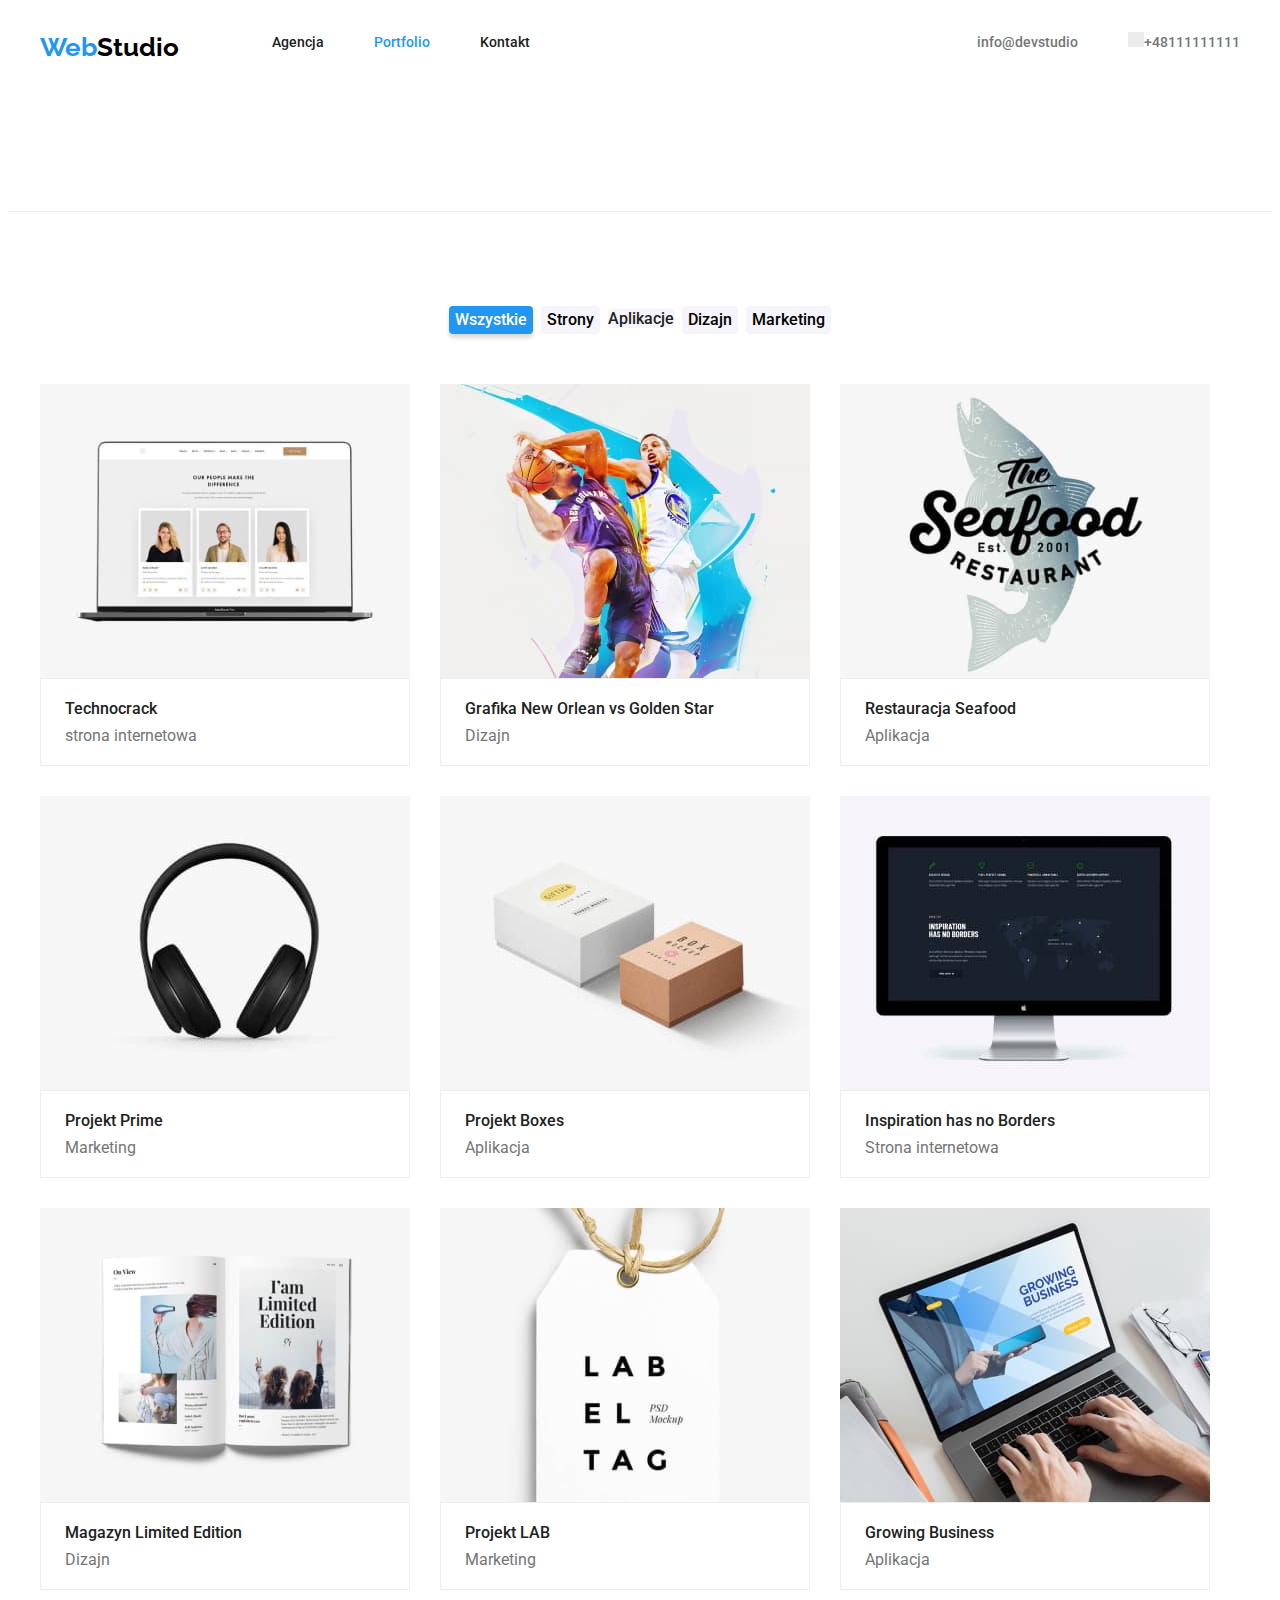
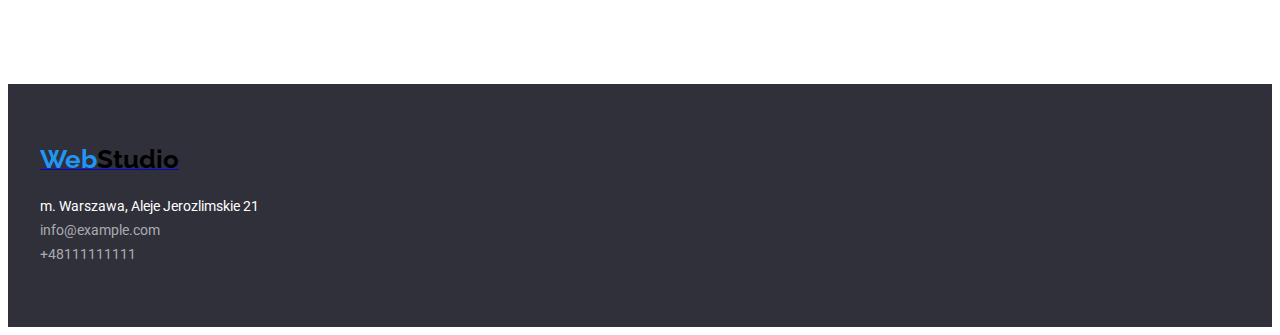
==== portfolio.html @ bee50327 "zmiany pliku svg" ====
<!DOCTYPE html>
<html lang="pl">

<head>
    <meta charset="UTF-8" />
    <meta http-equiv="X-UA-Compatible" content="IE=edge" />
    <meta name="viewport" content="width=device-width, initial-scale=1.0" />
    <link href="./CSS/styles.css" rel="stylesheet" />
    <link rel="preconnect" href="https://fonts.googleapis.com">
    <link rel="preconnect" href="https://fonts.gstatic.com" crossorigin>
    <link
        href="https://fonts.googleapis.com/css2?family=Raleway:wght@700&family=Roboto:wght@400;500;700;900&display=swap"
        rel="stylesheet">

    <title>Document</title>
</head>

<body>
    <header class="page-header">
        <div class="container flex-row">
            <a href="./index.html" class="logo">
                <span class="bluelogo">Web</span>Studio</a>
            <nav class="adddress-header">
                <ul class="nav-links">
                    <li class="nav-link">
                        <a href="./index.html" class="bluelink">Agencja</a>
                    </li>
                    <li class="nav-link">
                        <a href="portfolio.html" class="bluelink-active">Portfolio</a>
                    </li>
                    <li class="nav-link">
                        <a href="#adress" class="bluelink">Kontakt</a>
                    </li>
                </ul>
            </nav>
            <ul class="address-heading">
                <li>
                    <div class="icon-addres">
                        <svg class="icon-envelope" fill="black">
                            <use width="16px" height="12" href="./images/icons.svg#icon-envelope"></use>
                        </svg>
                    </div>
                </li>
                <li class="address-link">
                    <a href="mailto:info@devstudio.com" class="header-address">info@devstudio</a>
                </li>
                <li>
                    <div class="icon-telephone"><svg class="icon-telephone">
                            <use width="16" height="12" href="./images/icons.svg#icon-telephone"></use>
                        </svg></div>
                </li>
                <li>
                    <a href="tel:+48111111111" class="header-address">+48111111111</a>
                </li>
            </ul>
        </div>
    </header>
    <main>
        <section class="section portfolio">
            <div class="container">
                <ul class="buttons-portfolio">
                    <li>
                        <button type="button" class="button button-active-portfolio">Wszystkie</button>
                    </li>
                    <li>
                        <button type="button" class="button">Strony</button>
                    </li>
                    <li>
                        <bbutton type="button" class="button">Aplikacje</button>
                    </li>
                    <li>
                        <button type="button" class="button">Dizajn</button>
                    </li>
                    <li>
                        <button type="button" class="button">Marketing</button>
                    </li>
                </ul>
                <ul class="portfolio-elements">
                    <li class="portfolio-element">
                        <img src="images/technocrack.jpg" width="370px" height="294px">
                        <ul class="portfolio-projects-describe">
                            <li class="project-title">Technocrack</li>
                            <li class="project-type">strona internetowa</li>
                        </ul>
                    </li>
                    <li class="portfolio-element">
                        <img src="images/basketball.jpg" width="370px" height="294px">
                        <ul class="portfolio-projects-describe">
                            <li class="project-title">Grafika New Orlean vs Golden Star</li>
                            <li class="project-type">Dizajn</li>
                        </ul>
                    </li>
                    <li class="portfolio-element">
                        <img src="images/seafood.jpg" width="370px" height="294px">
                        <ul class="portfolio-projects-describe">
                            <li class="project-title">Restauracja Seafood</li>
                            <li class="project-type">Aplikacja</li>
                        </ul>
                    </li>
                    <li class="portfolio-element">
                        <img src="images/heaphones.jpg" width="370px" height="294px">
                        <ul class="portfolio-projects-describe">
                            <li class="project-title">Projekt Prime</li>
                            <li class="project-type">Marketing</lsi>
                        </ul>
                    </li>
                    <li class="portfolio-element">
                        <img src="images/boxes.jpg" width="370px" height="294px">
                        <ul class="portfolio-projects-describe">
                            <li class="project-title">Projekt Boxes</li>
                            <li class="project-type">Aplikacja</li>
                        </ul>
                    </li>
                    <li class="portfolio-element">
                        <img src="images/monitor.jpg" width="370px" height="294px">
                        <ul class="portfolio-projects-describe">
                            <li class="project-title">Inspiration has no Borders</li>
                            <li class="project-type">Strona internetowa</li>
                        </ul>
                    </li>
                    <li class="portfolio-element">
                        <img src="images/book.jpg" width="370px" height="294px">
                        <ul class="portfolio-projects-describe">
                            <li class="project-title">Magazyn Limited Edition</li>
                            <li class="project-type">Dizajn</li>
                        </ul>
                    </li>
                    <li class="portfolio-element">
                        <img src="images/label.jpg" width="370px" height="294px">
                        <ul class="portfolio-projects-describe">
                            <li class="project-title">Projekt LAB</li>
                            <li class="project-type">Marketing</li>
                        </ul>
                    </li>
                    <li class="portfolio-element">
                        <img src="images/laptop.jpg" width="370px" height="294px">
                        <ul class="portfolio-projects-describe">
                            <li class="project-title">Growing Business</li>
                            <li class="project-type">Aplikacja</li>
                        </ul>
                    </li>
                </ul>
            </div>
        </section>
    </main>

    <footer class="footer">
        <div class="container-footer">
            <a href="./index.html"><span class="logo wfitelogo"><span class="bluelogo">Web</span>Studio</a>
            <address class="footer-address" id="address">
                <p>m. Warszawa, Aleje Jerozlimskie 21</p>
                <ul class="footer-contact">
                    <li>
                        <a href="mailto:info@example.com" class="link">info@example.com</a>
                    </li>
                    <li>
                        <a href="tel:=48111111111" class="link">+48111111111</a>
                    </li>
                </ul>
            </address>
        </div>
    </footer>
</body>

</html>
---- CSS/styles.css ----
:root {
  --white: #ffffff;
  --black: #000000;
  --blue: #2196f3;
  --dark: #212121;
  --darkfooter: #2f303a;
  --grey: #f5f4fa;
  --darkgrey: #757575;
  --whitetrans: #ffffff99;
}

body {
  font-family: "Roboto", "Verdana", "Tahoma", sans-serif;
  font-style: normal;
  color: var(--dark);
  align-items: center;
}
h1,
h2,
h3,
h4,
h5,
h6,
p,
ul {
  list-style: none;
  padding: 0;
  margin: 0;
}
ul,
p {
  display: flex;
}
img {
  display: block;
}
.item-block .container {
  width: 100%;
  max-width: 1200px;
  padding: 0 15px;
  margin: 0 auto;
}
.flex-row {
  flex-direction: row;
  display: flex;
}
.container {
  width: 1200px;
  margin: auto;
  padding-left: 15px;
  padding-right: 15px;
}
.container-footer {
  width: 100%;
  max-width: 1200px;
  padding: 60px 15px;
  margin: 0 auto;
}
.section {
  padding: 94px 0;
}
.page-header {
  display: flex;
  flex-direction: row;
  gap: 93px;
  padding: 24px 0 25px 0;
  align-items: center;
  border-bottom: 1px solid #ececec;
}

.nav-links {
  display: flex;
  flex-direction: row;
  gap: 50px;
  padding-left: 93px;
}
.address-heading {
  margin-left: auto;
}
.address-link {
  padding-right: 50px;
}
.header-button {
  background-color: var(--darkfooter);
  text-align: center;
  width: 100%;
  padding: 200px 0;
  display: flex;
  gap: 30px;
  flex-direction: column;
  justify-content: center;
  align-items: center;
}
.header-text {
  font-size: 44px;
  font-weight: 900;
  line-height: 1.36;
  color: var(--white);
  width: 700px;
}
.lorem {
  padding-bottom: 94px;
}
.lorem:not(:last-child) {
  padding-right: 30px;
}
.lorem-heading {
  font-weight: 700;
  font-size: 14px;
  line-height: 1.14;
  text-align: left;
  padding-bottom: 10px;
}
.lorem-paragraph {
  color: var(--darkgrey);
  font-size: 14px;
  line-height: 1.71;
}
.heading {
  font-weight: 700;
  font-size: 36px;
  line-height: 1.16;
  text-align: center;
  margin-bottom: 50px;
}

.photo-csz:not(:last-child) {
  padding-right: 30px;
}
.box {
  display: block;
  position: absolute;
  background-color: #f5f4fa;
  width: 250px;
  height: 120px;
  left: 215px;
  margin: 94px 30px 30px 215px;
}
.item-block {
}
.team {
  background-color: var(--grey);
}
.team-section {
  display: flex;
  direction: row;
  gap: 30px;
}
.team-figure {
  margin: 0;
}
.team-card {
  background-color: var(--white);
  box-shadow: 0px 1px 3px rgba(0, 0, 0, 0.12), 0px 1px 1px rgba(0, 0, 0, 0.14),
    0px 2px 1px rgba(0, 0, 0, 0.2);
  border-radius: 0px 0px 4px 4px;
}
.team-card-describe {
  display: flex;
  flex-direction: column;
  align-items: center;
}
.team-name {
  font-weight: 500;
  font-size: 16px;
  line-height: 1.18;
  padding: 30px 0 10px;
}
.team-position {
  color: var(--darkgrey);
  font-size: 16px;
  line-height: 1.18;
  padding-bottom: 30px;
}

.logo {
  font-family: "Raleway", sans-serif;
  font-weight: 700;
  text-decoration: none;
  color: var(--black);
  line-height: 1.19;
  font-size: 26px;
}

.bluelogo {
  color: var(--blue);
}
.whitelogo {
  color: var(--white);
}

.bluelink,
.bluelink-active {
  font-weight: 500;
  font-size: 14px;
  line-height: 1.14;
  text-decoration: none;
}
.bluelink {
  color: var(--dark);
}
.bluelink:visited {
  color: var(--dark);
}
.bluelink-active {
  color: var(--blue);
}
.header-address {
  color: var(--darkgrey);
  font-style: normal;
  font-size: 14px;
  line-height: 1.14;

  text-decoration: none;
  font-weight: 500;
}
.bluelink:hover,
.bluelink:focus,
.header-address:hover,
.header-address:focus,
.link:hover,
.link:focus {
  color: var(--blue);
  text-decoration: none;
}

.button {
  background-color: var(--grey);
  font-family: "Roboto", "Verdana", "Tahoma", sans-serif;
  font-size: 16px;
  line-height: 1.62;
  cursor: pointer;
  font-weight: 500;
  border-radius: 4px;
  border: 0px;
}

.button-active {
  background-color: var(--blue);
  font-family: "Roboto", "Verdana", "Tahoma", sans-serif;
  color: var(--white);
  cursor: pointer;
  font-weight: 500;
  font-size: 16px;
  line-height: 1.88;
  width: 200px;
  box-shadow: 0px 4px 4px rgba(0, 0, 0, 0.15);
  border-radius: 4px;
  border: 0px;
}
.button-active-portfolio {
  background-color: var(--blue);
  font-family: "Roboto", "Verdana", "Tahoma", sans-serif;
  color: var(--white);
  cursor: pointer;
  font-weight: 500;
  font-size: 16px;
  line-height: 1.62;
  box-shadow: 0px 4px 4px rgba(0, 0, 0, 0.15);
  border-radius: 4px;
}
.portfolio-elements {
  display: flex;
  flex-direction: row;
  flex-wrap: wrap;
  padding: 0;
  gap: 30px;
}

.portfolio-projects-describe {
  border: 1px solid #eeeeee;
  flex-basis: calc((100% - 60px) / 3);
}
.button:hover,
.button:focus {
  background-color: var(--blue);
  color: var(--white);
  cursor: pointer;
  font-weight: 500;
  font-size: 16px;
  line-height: 1.62;
}
.project-title {
  font-size: 16px;
  font-weight: 500;
  padding: 20px 24px 4px;
}
.project-type {
  color: var(--darkgrey);
  padding: 0 24px 20px;
}
.buttons-portfolio {
  display: flex;
  justify-content: center;
  gap: 8px;
  padding-bottom: 50px;
}
.portfolio-projects-describe {
  display: flex;
  flex-direction: column;
  gap: 4px;
}
.footer {
  background-color: var(--darkfooter);
}
.footer-address,
.footer-address p {
  text-decoration: none;
  font-style: normal;
  color: var(--white);
  font-size: 14px;
  line-height: 1.71;
}
.footer-address {
  padding-top: 20px;
}
.footer-address li,
.link {
  text-decoration: none;
  color: var(--whitetrans);
}
.footer-contact {
  display: flex;
  flex-direction: column;
}

.description-icon-box {
  background-color: var(--color-silver);
  height: 120px;
  width: 270px;
  border-radius: 4px;
  margin-bottom: 30px;
  display: flex;
  justify-content: center;
  align-items: center;
}
.icon-addres {
  --color1: red;
}

.icon-telephone {
  fill: #000000;
  background-color: #ececec;
  width: 16px;
  height: 12px;
}
.clients-title {
  display: flex;
  justify-content: center;
  align-items: center;
}
.icon {
  width: 20px;
  height: 16px;
  top: 12px;
}
.icon-clients {
  width: 106px;
  height: 60px;
}

.header-button {
  background-color: rgba(47, 48, 58, 0.4);
  background-image: linear-gradient(
    0deg,
    rgba(44, 44, 44, 0.7) 0%,
    rgba(44, 44, 44, 0.2) 35%,
    rgba(44, 44, 44, 0.2) 65%,
    rgba(44, 44, 44, 0.2) 65%,
    rgba(44, 44, 44, 0.7) 100%
  );
  background-image: url(../images/group.jpg);
}
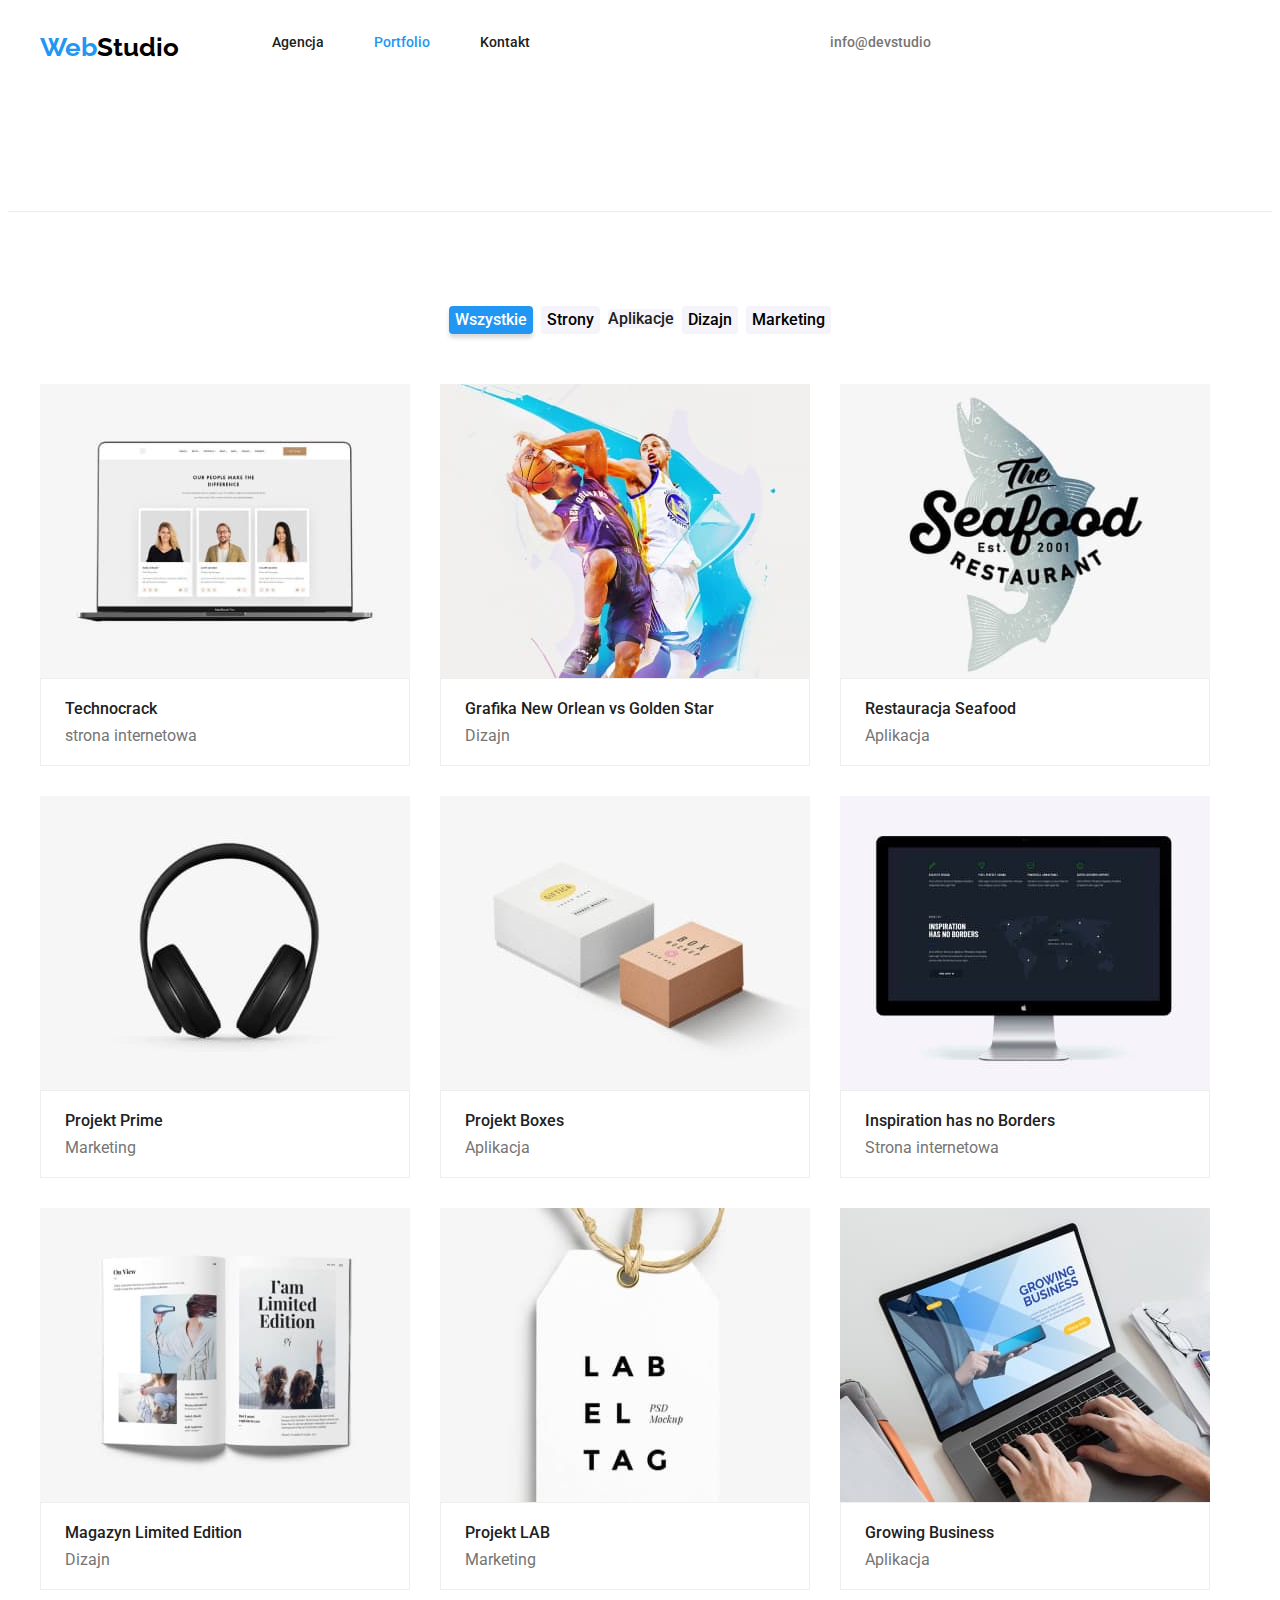
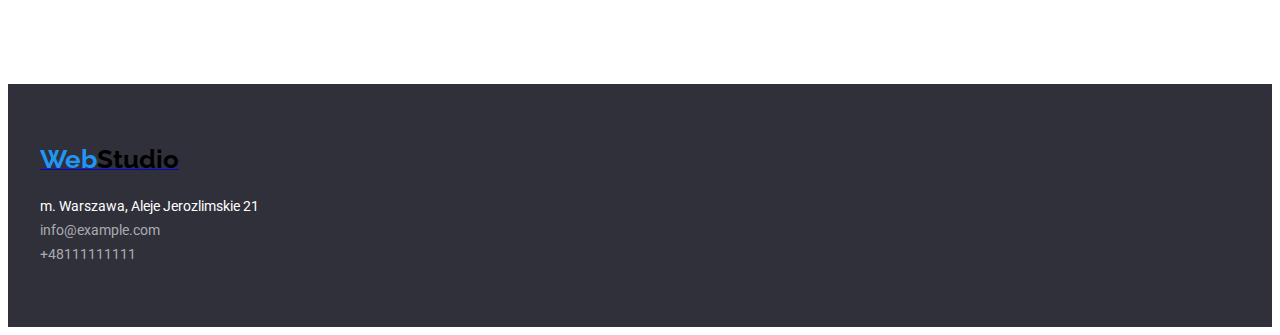
==== commit e1b6615e: "svg" ====
--- a/portfolio.html
+++ b/portfolio.html
@@ -37,7 +37,7 @@
                 <li>
                     <div class="icon-addres">
                         <svg class="icon-envelope" fill="black">
-                            <use width="16px" height="12" href="./images/icons.svg#icon-envelope"></use>
+                            <use width="16px" height="12" y=2 href="./images/icons.svg\icon-envelope"></use>
                         </svg>
                     </div>
                 </li>
--- a/CSS/styles.css
+++ b/CSS/styles.css
@@ -338,12 +338,6 @@
   --color1: red;
 }
 
-.icon-telephone {
-  fill: #000000;
-  background-color: #ececec;
-  width: 16px;
-  height: 12px;
-}
 .clients-title {
   display: flex;
   justify-content: center;
@@ -353,6 +347,7 @@
   width: 20px;
   height: 16px;
   top: 12px;
+  color: #afb1b8;
 }
 .icon-clients {
   width: 106px;
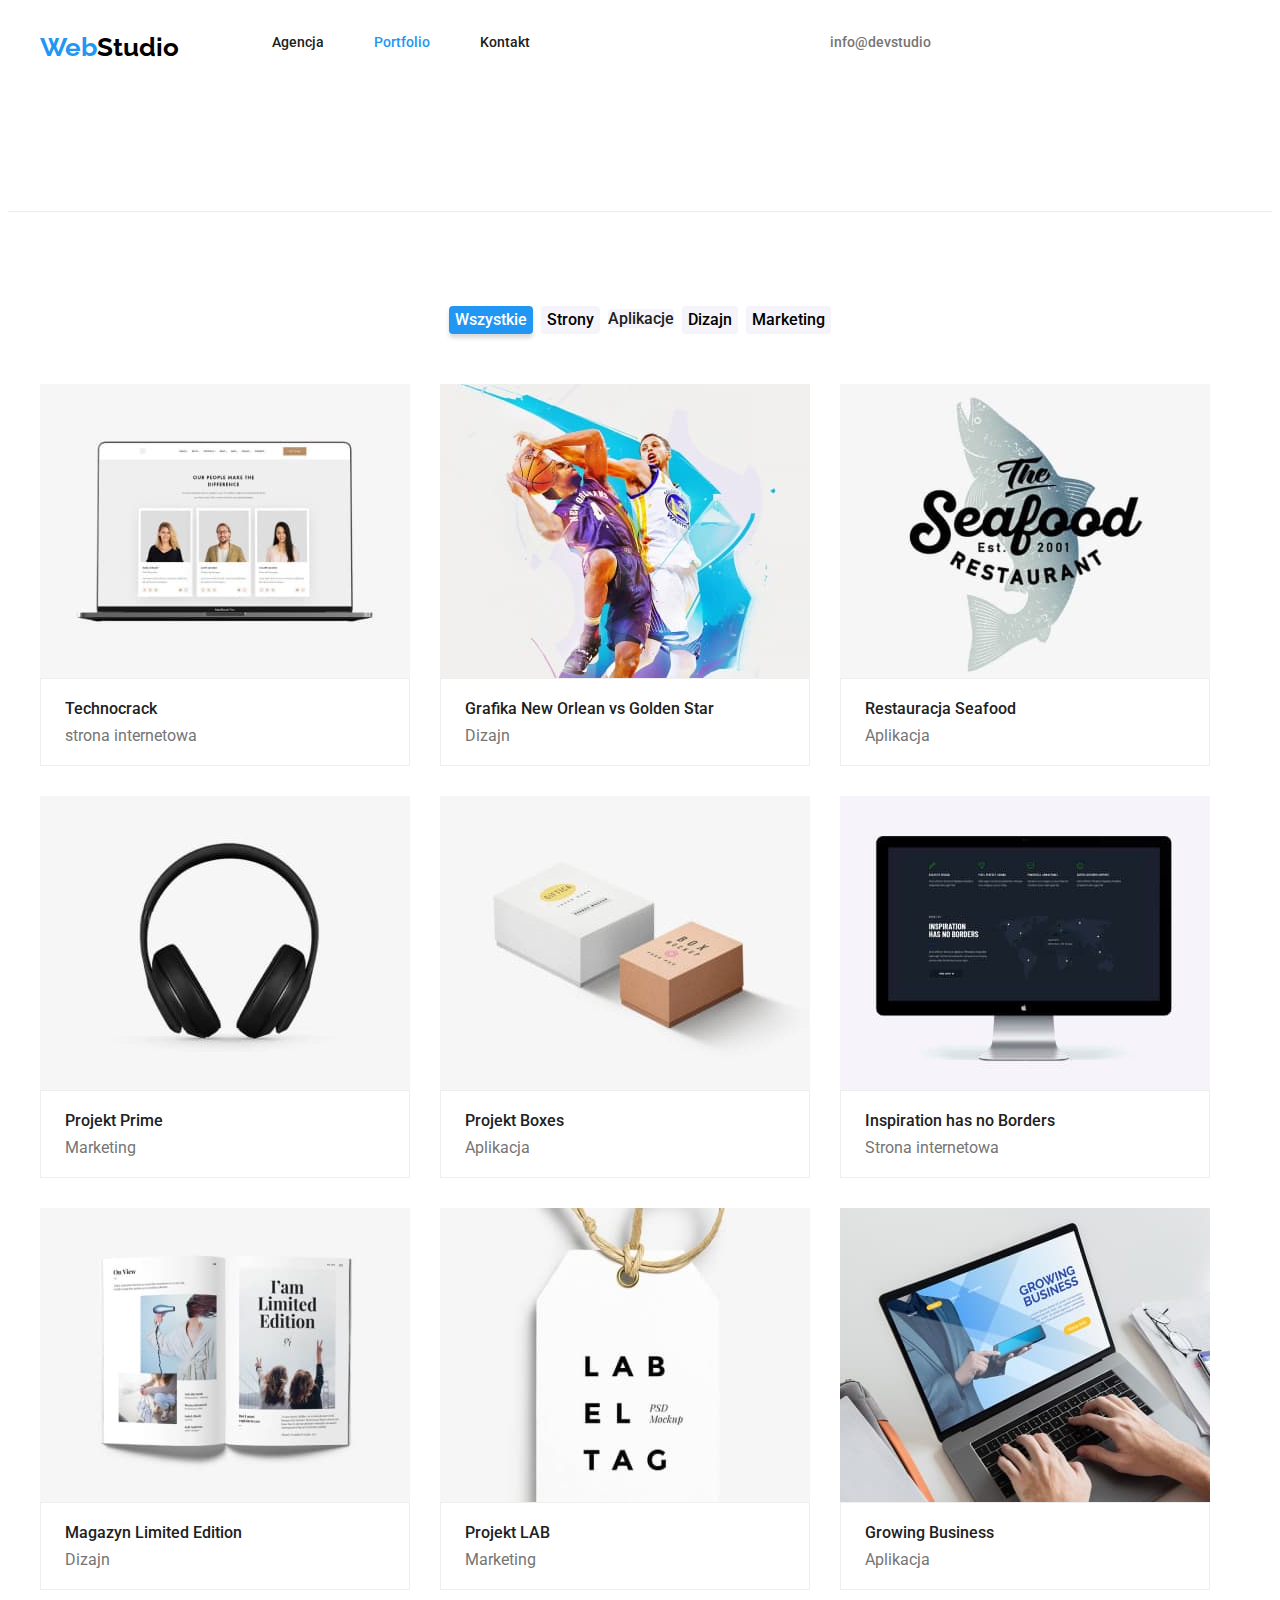
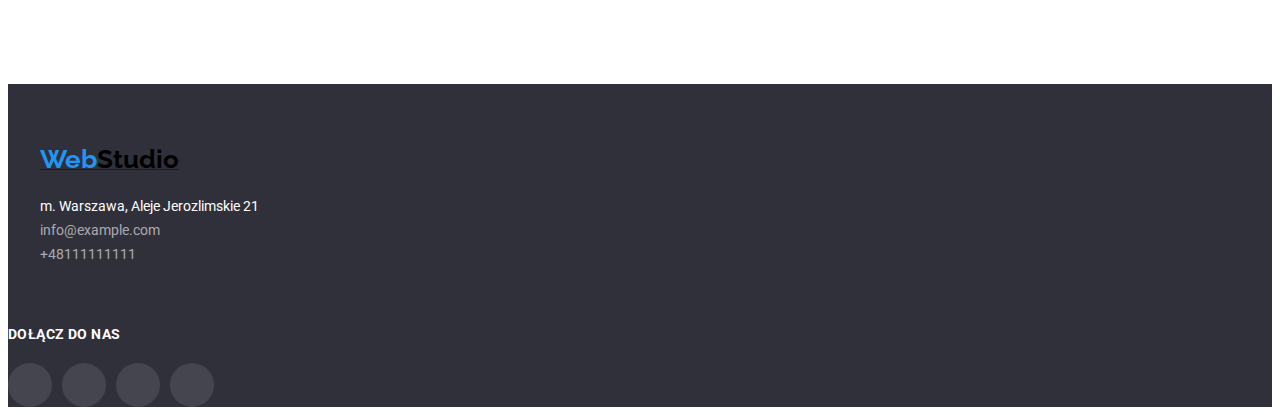
==== commit 6694baee: "zmiany" ====
--- a/portfolio.html
+++ b/portfolio.html
@@ -159,6 +159,32 @@
                 </ul>
             </address>
         </div>
+        <div class="footer-socials">
+            <h5 class="socials-headline-footer">Dołącz do nas</h5>
+            <ul class="footer-socials-list">
+                <li><svg class="icons-footer">
+                        <use fill="#FFFFFF" x="12" y="12" height="20px" width="20px"
+                            href="./images/icons.svg#icon-instagram">
+                        </use>
+                    </svg></li>
+                <li><svg class="icons-footer">
+                        <use fill="#FFFFFF" x="12" y="12" height="20px" width="20px"
+                            href="./images/icons.svg#icon-twitter"></use>
+                    </svg></li>
+                <li><svg class="icons-footer">
+                        <use fill="#FFFFFF" x="12" y="12" height="20px" width="20px"
+                            href="./images/icons.svg#icon-facebook">
+                        </use>
+                    </svg></li>
+                <li><svg class="icons-footer">
+                        <use fill="#FFFFFF" x="12" y="12" height="20px" width="20px"
+                            href="./images/icons.svg#icon-linkedin">
+                        </use>
+                    </svg></li>
+            </ul>
+        </div>
+
+
     </footer>
 </body>
 
--- a/CSS/styles.css
+++ b/CSS/styles.css
@@ -334,14 +334,35 @@
   justify-content: center;
   align-items: center;
 }
+
+.icon-envelope {
+  fill: #afb1b8;
+}
 .icon-addres {
-  --color1: red;
+  fill: #afb1b8;
+}
+.clients {
+  margin: 50px 15px 94 auto;
+  border: 1px solid #afb1b8;
+  border-radius: 4px;
+  fill: #afb1b8;
+  transition: fill 250ms cubic-bezier(0.4, 0, 0.2, 1),
+    border 250ms cubic-bezier(0.4, 0, 0.2, 1);
+}
+.clients-section {
+  display: flex;
+  justify-self: center;
+  flex-wrap: wrap;
 }
 
 .clients-title {
   display: flex;
   justify-content: center;
   align-items: center;
+}
+.client-box {
+  margin: 50px 15px 94px;
+  justify-content: center;
 }
 .icon {
   width: 20px;
@@ -349,11 +370,85 @@
   top: 12px;
   color: #afb1b8;
 }
+.icons-desinger {
+  border: solid 0px;
+  border-radius: 50%;
+  height: 44px;
+  width: 44px;
+  radius: 50%;
+  background-color: none;
+  fill: #afb1b8;
+  display: flex;
+  justify-content: center;
+  align-items: center;
+  margin-top: 16px;
+  fill: #afb1b8;
+}
+.icons-desinger:hover,
+.icons-desinger:focus {
+  background-color: #2196f3;
+  fill: white;
+}
 .icon-clients {
-  width: 106px;
-  height: 60px;
-}
-
+  border: 1px solid #afb1b8;
+  border-radius: 4px;
+  fill: #afb1b8;
+  transition: fill 250ms cubic-bezier(0.4, 0, 0.2, 1),
+    border 250ms cubic-bezier(0.4, 0, 0.2, 1);
+}
+.icon-clients:hover,
+.icon-clients:focus {
+  background-color: #2196f3;
+  fill: white;
+}
+.container-clients {
+  justify-content: center;
+}
+.footer-container {
+  display: flex;
+  gap: 70px;
+  align-items: baseline;
+}
+.footer-socials {
+  width: 206px;
+  height: 80px;
+  margin-right: 860px;
+}
+.socials-headline-footer {
+  width: 113px;
+  height: 16px;
+  font-family: "Roboto";
+  font-style: normal;
+  font-weight: 700;
+  font-size: 14px;
+  line-height: 1.14;
+  letter-spacing: 0.03em;
+  text-transform: uppercase;
+  color: #ffffff;
+  margin-bottom: 20px;
+}
+.footer-socials-list {
+  display: flex;
+  justify-content: space-between;
+  width: 206px;
+}
+.icons-footer {
+  fill: white;
+  display: flex;
+  justify-content: center;
+  align-items: center;
+  border-radius: 50%;
+  width: 44px;
+  height: 44px;
+  fill: var(--button-text-color);
+  background-color: rgba(255, 255, 255, 0.1);
+  transition: background-color 250ms cubic-bezier(0.4, 0, 0.2, 1);
+}
+.icons-footer:hover,
+.icons-footer:focus {
+  background-color: #2196f3;
+  fill: white;
+}
 .header-button {
   background-color: rgba(47, 48, 58, 0.4);
   background-image: linear-gradient(
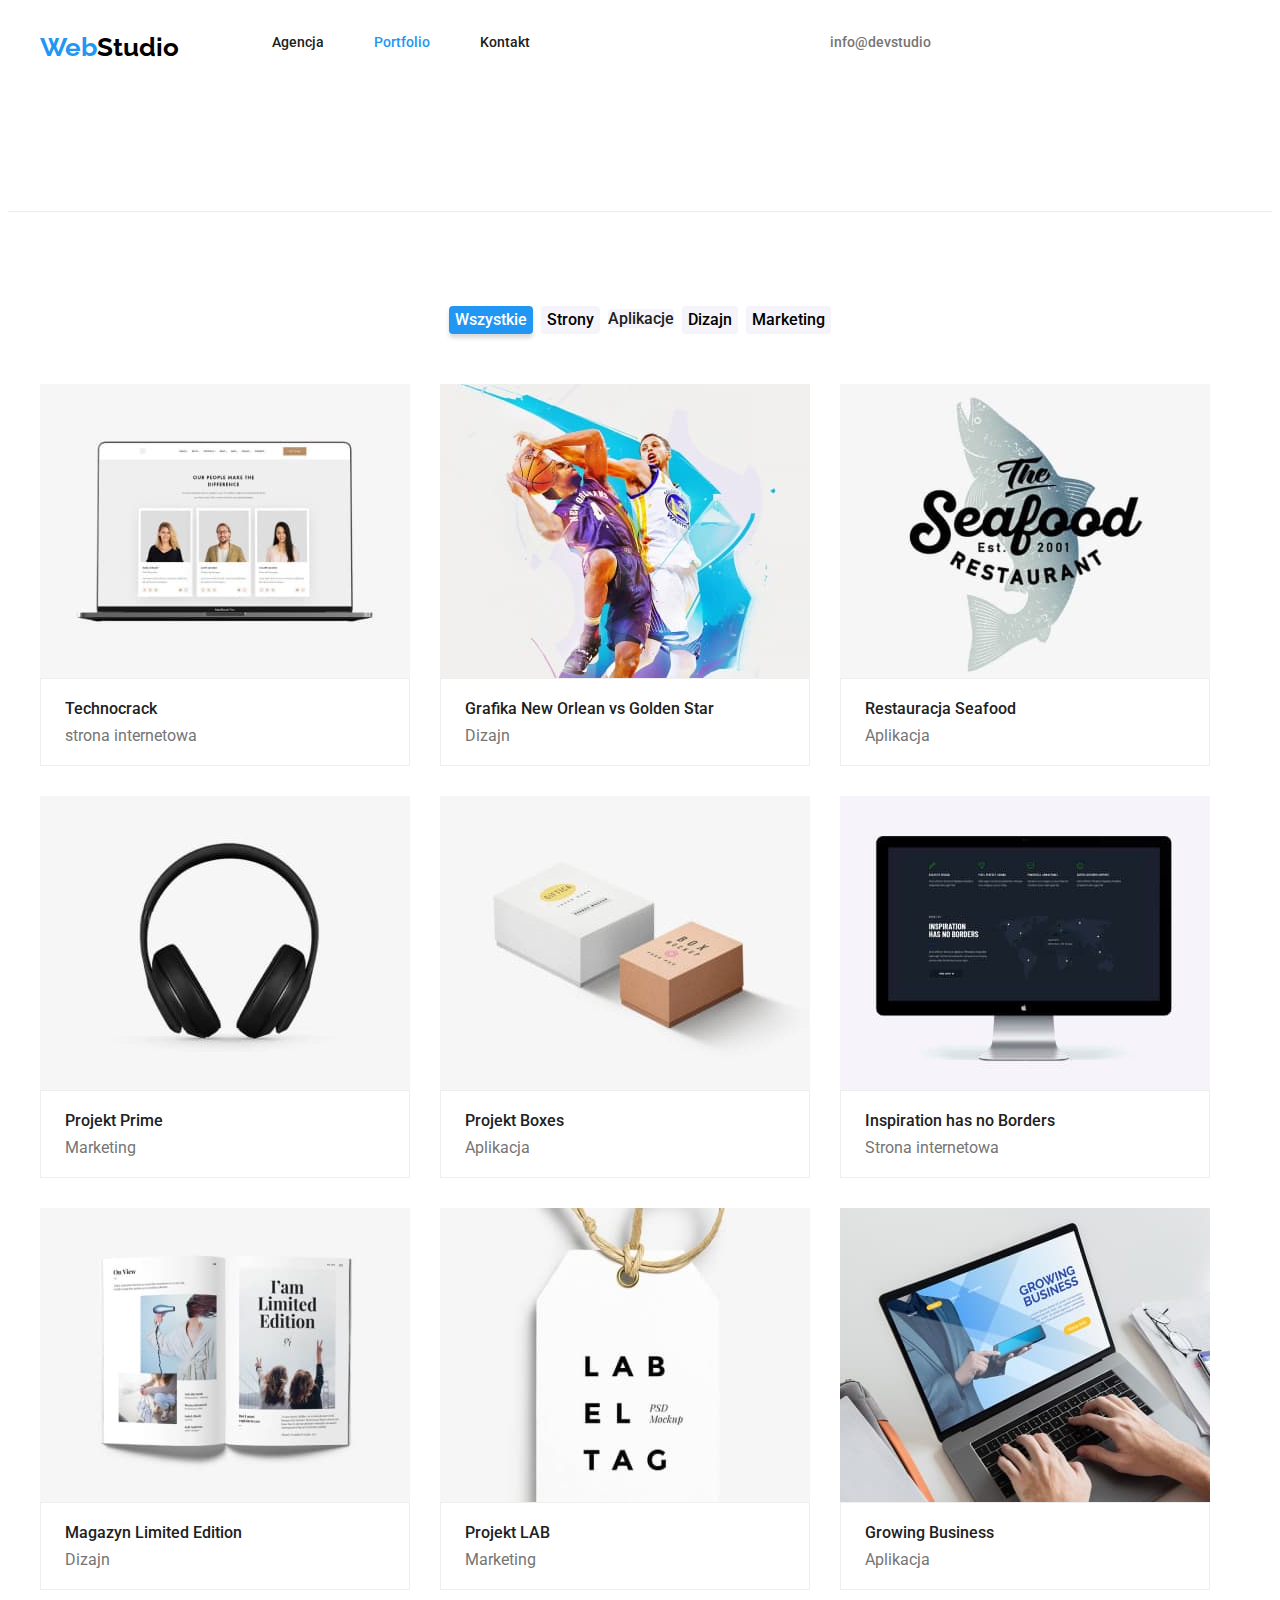
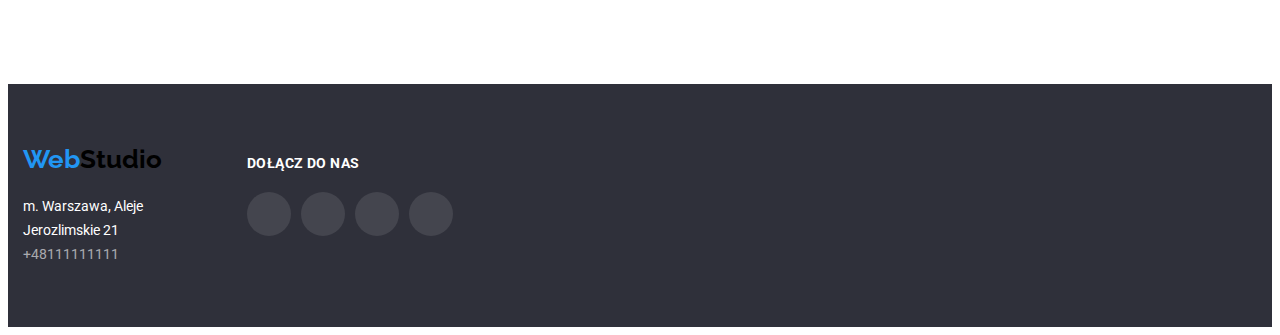
==== commit ceff39f6: "zmiany" ====
--- a/portfolio.html
+++ b/portfolio.html
@@ -145,46 +145,46 @@
     </main>
 
     <footer class="footer">
-        <div class="container-footer">
-            <a href="./index.html"><span class="logo wfitelogo"><span class="bluelogo">Web</span>Studio</a>
-            <address class="footer-address" id="address">
-                <p>m. Warszawa, Aleje Jerozlimskie 21</p>
-                <ul class="footer-contact">
-                    <li>
-                        <a href="mailto:info@example.com" class="link">info@example.com</a>
-                    </li>
-                    <li>
-                        <a href="tel:=48111111111" class="link">+48111111111</a>
-                    </li>
+        <div class="footer-container">
+            <div class="container-footer">
+                <a href="./index.html" class="logo wfitelogo"><span class="bluelogo">Web</span>Studio</a>
+                <address class="footer-address" id="address">
+                    <p>m. Warszawa, Aleje Jerozlimskie 21</p>
+                    <ul class="footer-contact">
+                        <li>
+                            <a href="mailto:info@example.com" class="link"></a>
+                        </li>
+                        <li>
+                            <a href="tel:+48111111111" class="link">+48111111111</a>
+                        </li>
+                    </ul>
+                </address>
+            </div>
+            <div class="footer-socials">
+                <h5 class="socials-headline-footer">Dołącz do nas</h5>
+                <ul class="footer-socials-list">
+                    <li><svg class="icons-footer">
+                            <use fill="#FFFFFF" x="12" y="12" height="20px" width="20px"
+                                href="./images/icons.svg#icon-instagram">
+                            </use>
+                        </svg></li>
+                    <li><svg class="icons-footer">
+                            <use fill="#FFFFFF" x="12" y="12" height="20px" width="20px"
+                                href="./images/icons.svg#icon-twitter"></use>
+                        </svg></li>
+                    <li><svg class="icons-footer">
+                            <use fill="#FFFFFF" x="12" y="12" height="20px" width="20px"
+                                href="./images/icons.svg#icon-facebook">
+                            </use>
+                        </svg></li>
+                    <li><svg class="icons-footer">
+                            <use fill="#FFFFFF" x="12" y="12" height="20px" width="20px"
+                                href="./images/icons.svg#icon-linkedin">
+                            </use>
+                        </svg></li>
                 </ul>
-            </address>
+            </div>
         </div>
-        <div class="footer-socials">
-            <h5 class="socials-headline-footer">Dołącz do nas</h5>
-            <ul class="footer-socials-list">
-                <li><svg class="icons-footer">
-                        <use fill="#FFFFFF" x="12" y="12" height="20px" width="20px"
-                            href="./images/icons.svg#icon-instagram">
-                        </use>
-                    </svg></li>
-                <li><svg class="icons-footer">
-                        <use fill="#FFFFFF" x="12" y="12" height="20px" width="20px"
-                            href="./images/icons.svg#icon-twitter"></use>
-                    </svg></li>
-                <li><svg class="icons-footer">
-                        <use fill="#FFFFFF" x="12" y="12" height="20px" width="20px"
-                            href="./images/icons.svg#icon-facebook">
-                        </use>
-                    </svg></li>
-                <li><svg class="icons-footer">
-                        <use fill="#FFFFFF" x="12" y="12" height="20px" width="20px"
-                            href="./images/icons.svg#icon-linkedin">
-                        </use>
-                    </svg></li>
-            </ul>
-        </div>
-
-
     </footer>
 </body>
 
--- a/CSS/styles.css
+++ b/CSS/styles.css
@@ -342,12 +342,13 @@
   fill: #afb1b8;
 }
 .clients {
-  margin: 50px 15px 94 auto;
-  border: 1px solid #afb1b8;
-  border-radius: 4px;
-  fill: #afb1b8;
-  transition: fill 250ms cubic-bezier(0.4, 0, 0.2, 1),
-    border 250ms cubic-bezier(0.4, 0, 0.2, 1);
+  box-sizing: border-box;
+  list-style-type: none;
+  display: flex;
+  justify-content: center;
+  text-align: center;
+  gap: 30px;
+  padding-bottom: 94px;
 }
 .clients-section {
   display: flex;
@@ -360,10 +361,7 @@
   justify-content: center;
   align-items: center;
 }
-.client-box {
-  margin: 50px 15px 94px;
-  justify-content: center;
-}
+
 .icon {
   width: 20px;
   height: 16px;
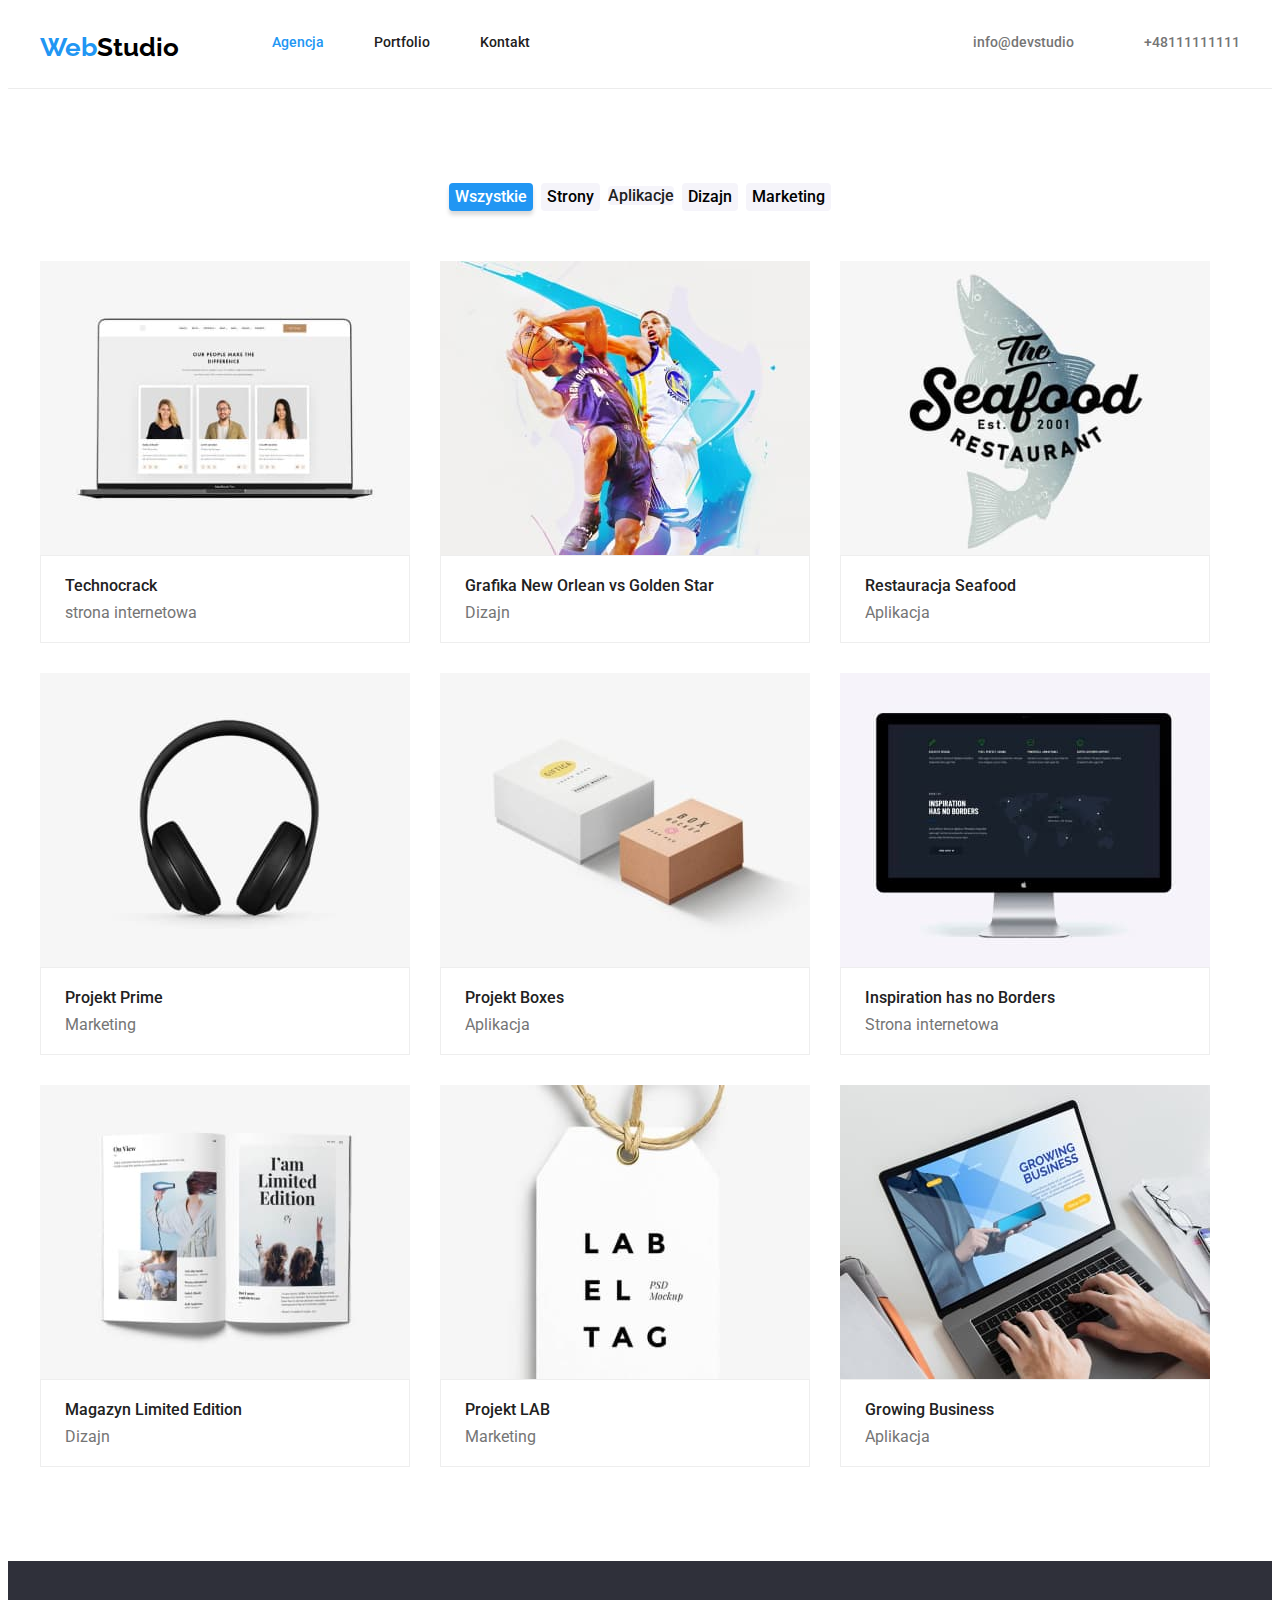
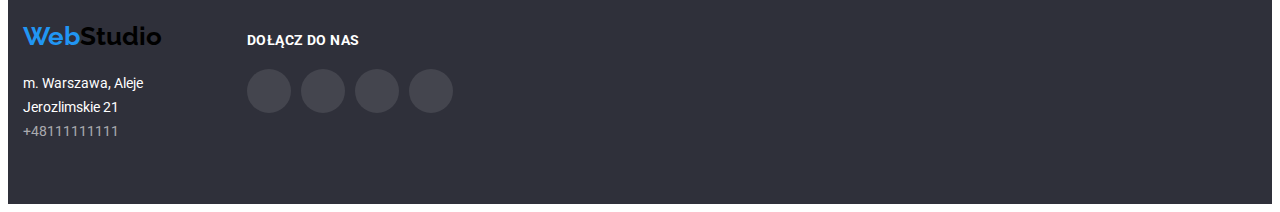
==== commit a6bd9e1c: "zmiany" ====
--- a/portfolio.html
+++ b/portfolio.html
@@ -18,15 +18,14 @@
 <body>
     <header class="page-header">
         <div class="container flex-row">
-            <a href="./index.html" class="logo">
-                <span class="bluelogo">Web</span>Studio</a>
+            <a href="./index.html" class="logo"><span class="bluelogo">Web</span>Studio</a>
             <nav class="adddress-header">
                 <ul class="nav-links">
                     <li class="nav-link">
-                        <a href="./index.html" class="bluelink">Agencja</a>
+                        <a href="./index.html" class="bluelink-active">Agencja</a>
                     </li>
                     <li class="nav-link">
-                        <a href="portfolio.html" class="bluelink-active">Portfolio</a>
+                        <a href="portfolio.html" class="bluelink">Portfolio</a>
                     </li>
                     <li class="nav-link">
                         <a href="#adress" class="bluelink">Kontakt</a>
@@ -36,8 +35,9 @@
             <ul class="address-heading">
                 <li>
                     <div class="icon-addres">
-                        <svg class="icon-envelope" fill="black">
-                            <use width="16px" height="12" y=2 href="./images/icons.svg\icon-envelope"></use>
+                        <svg class="icon-envelope icon" fill="black">
+                            <use fill="afb1b8" width="16" height="12" y="2" href="./images/icons.svg#icon-envelope">
+                            </use>
                         </svg>
                     </div>
                 </li>
@@ -45,9 +45,12 @@
                     <a href="mailto:info@devstudio.com" class="header-address">info@devstudio</a>
                 </li>
                 <li>
-                    <div class="icon-telephone"><svg class="icon-telephone">
-                            <use width="16" height="12" href="./images/icons.svg#icon-telephone"></use>
-                        </svg></div>
+                    <div class="icon-telephone">
+                        <svg class="icon-telephone icon">
+                            <use fill="afb1b8" width="16" height="12" y=2 href="./images/icons.svg#icon-telephone">
+                            </use>
+                        </svg>
+                    </div>
                 </li>
                 <li>
                     <a href="tel:+48111111111" class="header-address">+48111111111</a>
--- a/CSS/styles.css
+++ b/CSS/styles.css
@@ -346,7 +346,6 @@
   list-style-type: none;
   display: flex;
   justify-content: center;
-  text-align: center;
   gap: 30px;
   padding-bottom: 94px;
 }
@@ -361,7 +360,10 @@
   justify-content: center;
   align-items: center;
 }
-
+.client-box {
+  margin: 50px 15px 94px;
+  justify-content: center;
+}
 .icon {
   width: 20px;
   height: 16px;
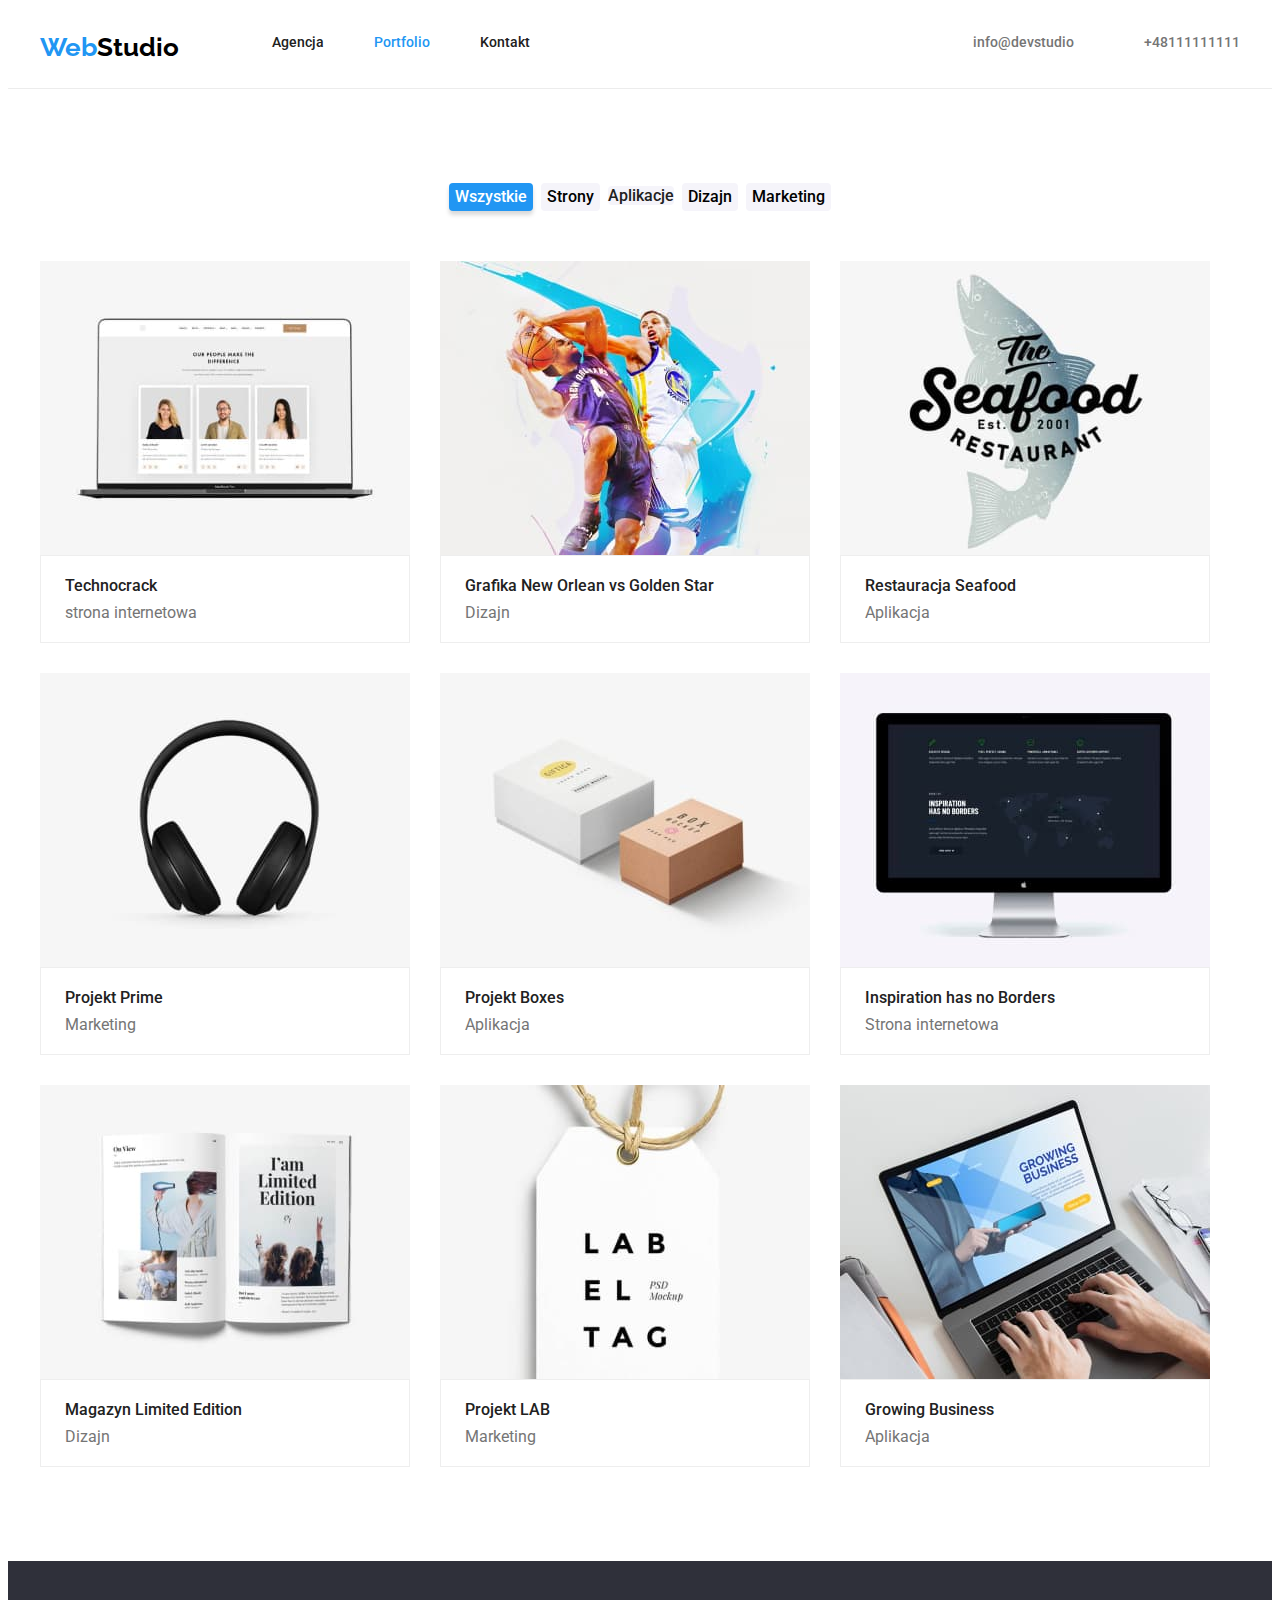
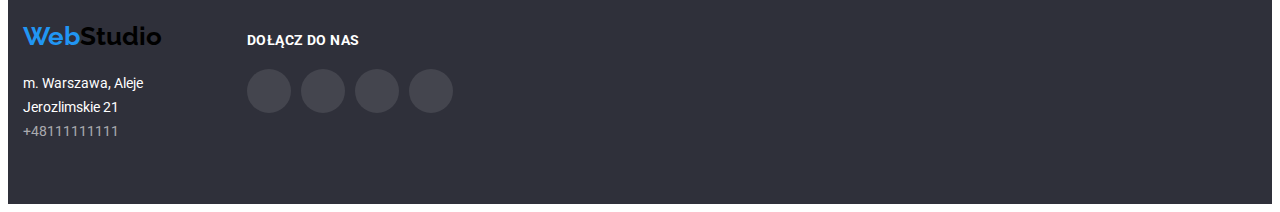
==== commit f40589ab: "ss" ====
--- a/portfolio.html
+++ b/portfolio.html
@@ -22,10 +22,10 @@
             <nav class="adddress-header">
                 <ul class="nav-links">
                     <li class="nav-link">
-                        <a href="./index.html" class="bluelink-active">Agencja</a>
+                        <a href="./index.html" class="bluelink">Agencja</a>
                     </li>
                     <li class="nav-link">
-                        <a href="portfolio.html" class="bluelink">Portfolio</a>
+                        <a href="portfolio.html" class="bluelink-active">Portfolio</a>
                     </li>
                     <li class="nav-link">
                         <a href="#adress" class="bluelink">Kontakt</a>
--- a/CSS/styles.css
+++ b/CSS/styles.css
@@ -100,10 +100,17 @@
 }
 .lorem {
   padding-bottom: 94px;
-}
-.lorem:not(:last-child) {
+  padding: 0px;
+  gap: 30px;
+}
+.lorem-element {
+  width: 25%;
+}
+
+/* .lorem:not(:last-child) {
   padding-right: 30px;
 }
+*/
 .lorem-heading {
   font-weight: 700;
   font-size: 14px;
@@ -112,6 +119,7 @@
   padding-bottom: 10px;
 }
 .lorem-paragraph {
+  margin-bottom: 94px;
   color: var(--darkgrey);
   font-size: 14px;
   line-height: 1.71;
@@ -121,11 +129,15 @@
   font-size: 36px;
   line-height: 1.16;
   text-align: center;
+  margin-top: 94px;
   margin-bottom: 50px;
 }
 
 .photo-csz:not(:last-child) {
   padding-right: 30px;
+}
+.Photo-czs {
+  width: 33.33%;
 }
 .box {
   display: block;
@@ -170,7 +182,7 @@
   color: var(--darkgrey);
   font-size: 16px;
   line-height: 1.18;
-  padding-bottom: 30px;
+  padding-bottom: 16px;
 }
 
 .logo {
@@ -342,33 +354,47 @@
   fill: #afb1b8;
 }
 .clients {
-  box-sizing: border-box;
+  display: flex;
+  list-style: none;
+  justify-content: center;
+  margin-right: 20px;
+  margin-left: 20px;
+  padding-top: 20px;
+  /*display: flex;
+  direction: row;
+  gap: 30px;
+  /*box-sizing: border-box;
   list-style-type: none;
   display: flex;
   justify-content: center;
   gap: 30px;
-  padding-bottom: 94px;
-}
-.clients-section {
-  display: flex;
-  justify-self: center;
-  flex-wrap: wrap;
+  margin-top: 94px;
+  padding-bottom: 94px;*/
+}
+.client-card {
+  margin-right: 30px;
+  margin-bottom: 94px;
+  display: flex;
+  justify-content: center;
+  gap: 30px;
 }
 
 .clients-title {
   display: flex;
   justify-content: center;
   align-items: center;
-}
-.client-box {
-  margin: 50px 15px 94px;
-  justify-content: center;
-}
+  margin-top: 94px;
+  margin-bottom: 50px;
+}
+
 .icon {
   width: 20px;
   height: 16px;
   top: 12px;
   color: #afb1b8;
+}
+.icons-element {
+  margin-bottom: 30px;
 }
 .icons-desinger {
   border: solid 0px;
@@ -381,7 +407,8 @@
   display: flex;
   justify-content: center;
   align-items: center;
-  margin-top: 16px;
+  /*margin-top: 16px;
+  margin-bottom: 30px;*/
   fill: #afb1b8;
 }
 .icons-desinger:hover,
@@ -390,12 +417,16 @@
   fill: white;
 }
 .icon-clients {
+  width: 170px;
+  height: 92px;
+  /*gap: 30px;*/
   border: 1px solid #afb1b8;
   border-radius: 4px;
   fill: #afb1b8;
   transition: fill 250ms cubic-bezier(0.4, 0, 0.2, 1),
     border 250ms cubic-bezier(0.4, 0, 0.2, 1);
 }
+
 .icon-clients:hover,
 .icon-clients:focus {
   background-color: #2196f3;
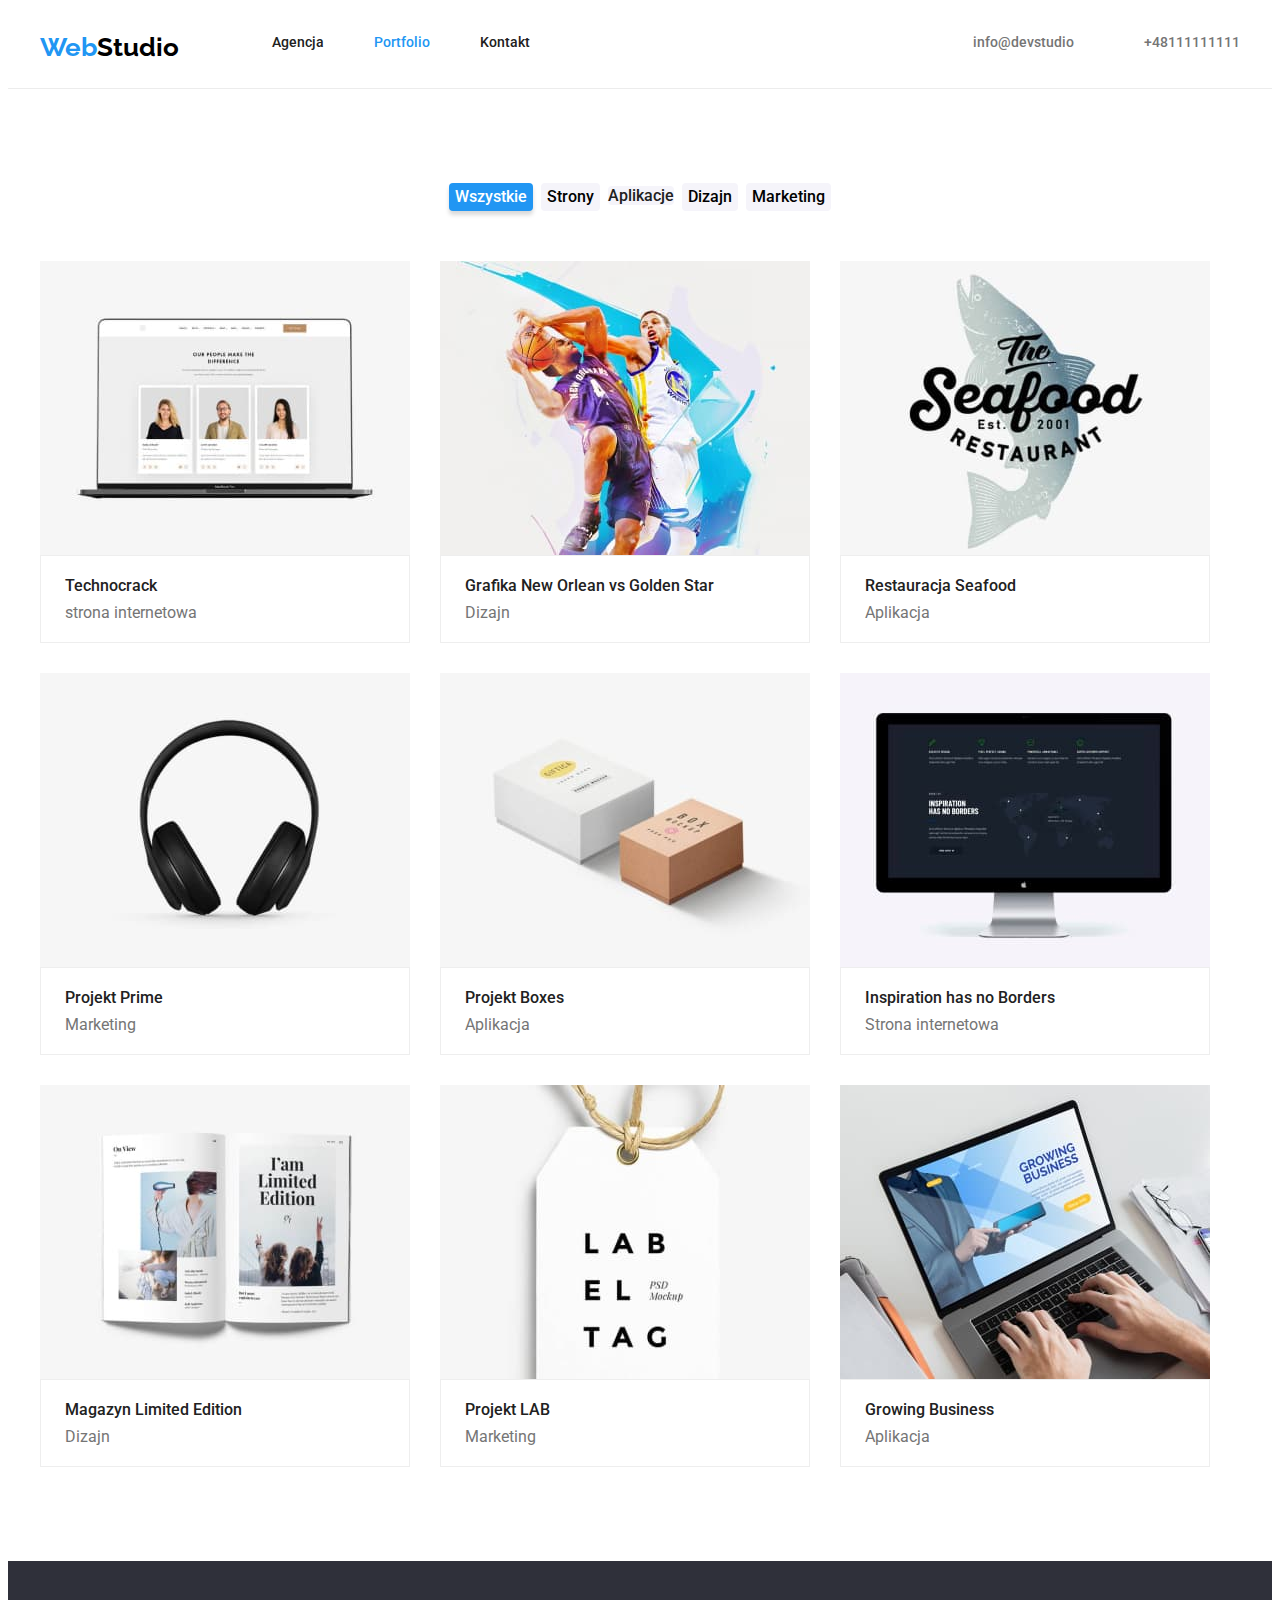
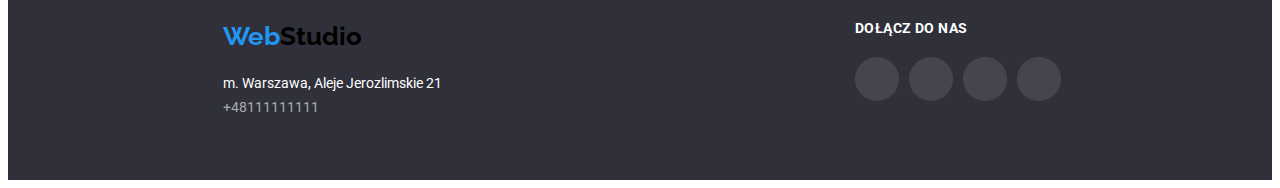
==== commit 7c34417a: "Update portfolio.html" ====
--- a/portfolio.html
+++ b/portfolio.html
@@ -148,45 +148,43 @@
     </main>
 
     <footer class="footer">
-        <div class="footer-container">
-            <div class="container-footer">
-                <a href="./index.html" class="logo wfitelogo"><span class="bluelogo">Web</span>Studio</a>
-                <address class="footer-address" id="address">
-                    <p>m. Warszawa, Aleje Jerozlimskie 21</p>
-                    <ul class="footer-contact">
-                        <li>
-                            <a href="mailto:info@example.com" class="link"></a>
-                        </li>
-                        <li>
-                            <a href="tel:+48111111111" class="link">+48111111111</a>
-                        </li>
-                    </ul>
-                </address>
-            </div>
-            <div class="footer-socials">
-                <h5 class="socials-headline-footer">Dołącz do nas</h5>
-                <ul class="footer-socials-list">
-                    <li><svg class="icons-footer">
-                            <use fill="#FFFFFF" x="12" y="12" height="20px" width="20px"
-                                href="./images/icons.svg#icon-instagram">
-                            </use>
-                        </svg></li>
-                    <li><svg class="icons-footer">
-                            <use fill="#FFFFFF" x="12" y="12" height="20px" width="20px"
-                                href="./images/icons.svg#icon-twitter"></use>
-                        </svg></li>
-                    <li><svg class="icons-footer">
-                            <use fill="#FFFFFF" x="12" y="12" height="20px" width="20px"
-                                href="./images/icons.svg#icon-facebook">
-                            </use>
-                        </svg></li>
-                    <li><svg class="icons-footer">
-                            <use fill="#FFFFFF" x="12" y="12" height="20px" width="20px"
-                                href="./images/icons.svg#icon-linkedin">
-                            </use>
-                        </svg></li>
+        <div class="container">
+            <a href="./index.html" class="logo wfitelogo"><span class="bluelogo">Web</span>Studio</a>
+            <address class="footer-address" id="address">
+                <p>m. Warszawa, Aleje Jerozlimskie 21</p>
+                <ul class="footer-contact">
+                    <li>
+                        <a href="mailto:info@example.com" class="link"></a>
+                    </li>
+                    <li>
+                        <a href="tel:+48111111111" class="link">+48111111111</a>
+                    </li>
                 </ul>
-            </div>
+            </address>
+        </div>
+        <div class="container">
+            <h5 class="socials-headline-footer">Dołącz do nas</h5>
+            <ul class="footer-socials-list">
+                <li><svg class="icons-footer">
+                        <use fill="#FFFFFF" x="12" y="12" height="20px" width="20px"
+                            href="./images/icons.svg#icon-instagram">
+                        </use>
+                    </svg></li>
+                <li><svg class="icons-footer">
+                        <use fill="#FFFFFF" x="12" y="12" height="20px" width="20px"
+                            href="./images/icons.svg#icon-twitter"></use>
+                    </svg></li>
+                <li><svg class="icons-footer">
+                        <use fill="#FFFFFF" x="12" y="12" height="20px" width="20px"
+                            href="./images/icons.svg#icon-facebook">
+                        </use>
+                    </svg></li>
+                <li><svg class="icons-footer">
+                        <use fill="#FFFFFF" x="12" y="12" height="20px" width="20px"
+                            href="./images/icons.svg#icon-linkedin">
+                        </use>
+                    </svg></li>
+            </ul>
         </div>
     </footer>
 </body>
--- a/CSS/styles.css
+++ b/CSS/styles.css
@@ -47,8 +47,6 @@
 .container {
   width: 1200px;
   margin: auto;
-  padding-left: 15px;
-  padding-right: 15px;
 }
 .container-footer {
   width: 100%;
@@ -99,11 +97,13 @@
   width: 700px;
 }
 .lorem {
-  padding-bottom: 94px;
   padding: 0px;
+  display: flex;
+  flex-wrap: wrap;
   gap: 30px;
 }
 .lorem-element {
+  flex-basis: calc((100% - 90px) / 4);
   width: 25%;
 }
 
@@ -129,14 +129,20 @@
   font-size: 36px;
   line-height: 1.16;
   text-align: center;
-  margin-top: 94px;
   margin-bottom: 50px;
 }
 
 .photo-csz:not(:last-child) {
-  padding-right: 30px;
+  padding-right: 15px;
+}
+.flex {
+  display: flex;
+  flex-wrap: wrap;
+  gap: 30px;
+  padding: 0;
 }
 .Photo-czs {
+  flex-basis: calc((100% - 30px) / 3);
   width: 33.33%;
 }
 .box {
@@ -313,7 +319,14 @@
   gap: 4px;
 }
 .footer {
+  display: flex;
   background-color: var(--darkfooter);
+}
+.footer .container {
+  margin-top: 60px;
+  margin-bottom: 60px;
+  margin-left: 215px;
+  margin-right: 82x;
 }
 .footer-address,
 .footer-address p {
@@ -434,6 +447,9 @@
 }
 .container-clients {
   justify-content: center;
+}
+.container-footer {
+  margin-left: 215px;
 }
 .footer-container {
   display: flex;
